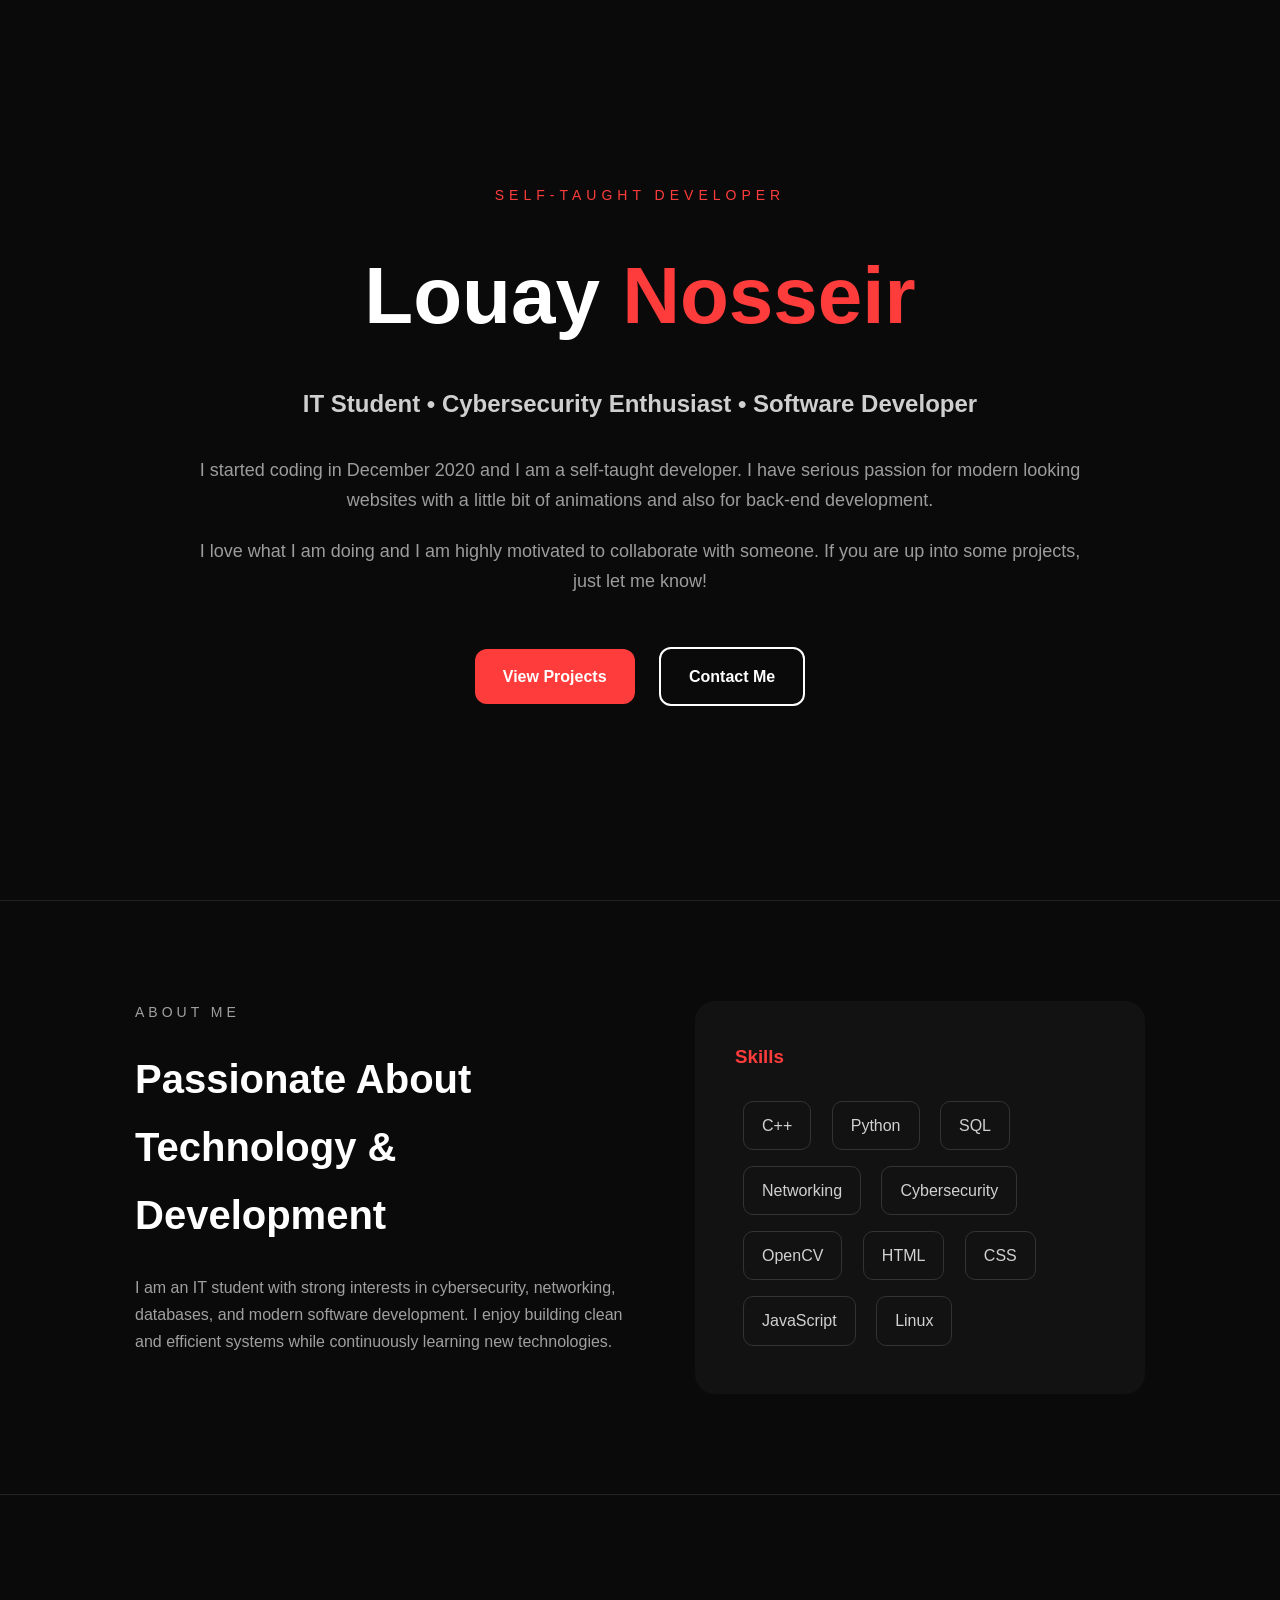
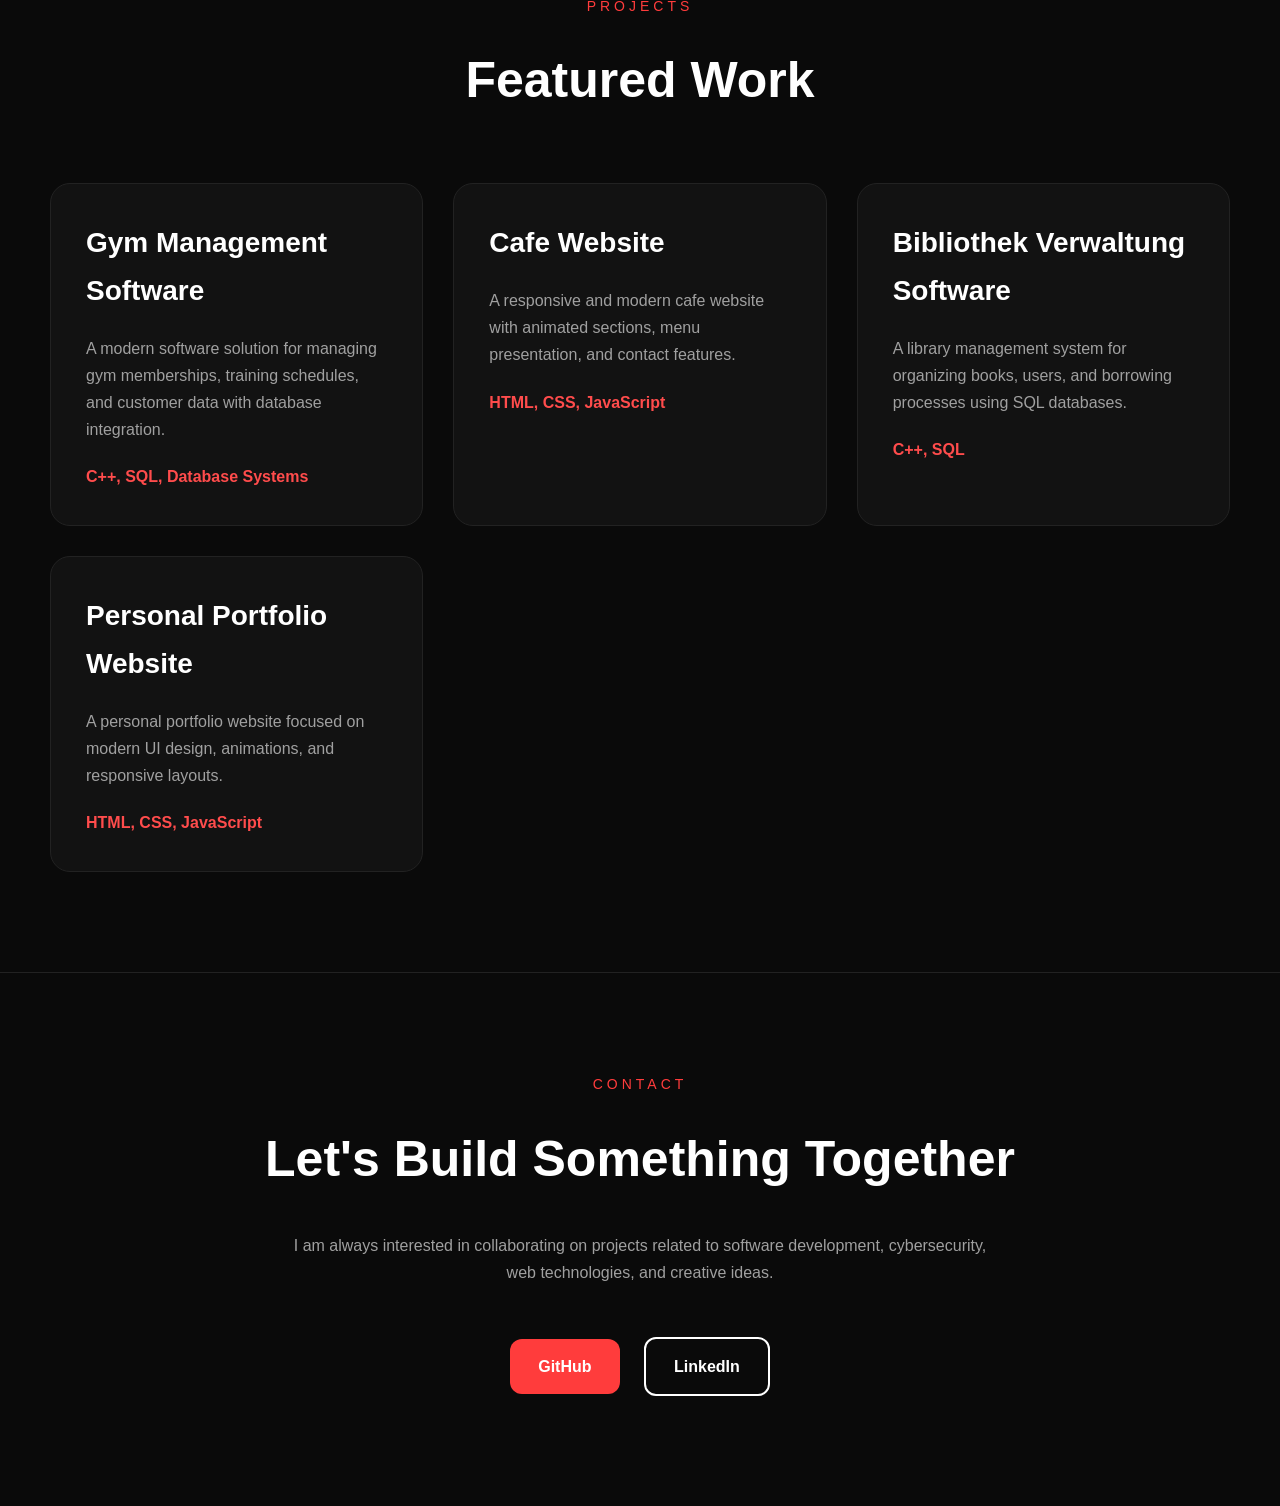
==== index.html @ d01c1d9d "Add files via upload" ====
<!-- index.html -->
<!DOCTYPE html>
<html lang="en">
<head>
    <meta charset="UTF-8">
    <meta name="viewport" content="width=device-width, initial-scale=1.0">
    <title>Louay Nosseir | Portfolio</title>
    <link rel="stylesheet" href="style.css">
</head>
<body>

    <!-- HERO SECTION -->
    <section class="hero">
        <div class="hero-content">
            <p class="small-title">SELF-TAUGHT DEVELOPER</p>

            <h1>
                Louay <span>Nosseir</span>
            </h1>

            <h2>
                IT Student • Cybersecurity Enthusiast • Software Developer
            </h2>

            <p class="description">
                I started coding in December 2020 and I am a self-taught developer.
                I have serious passion for modern looking websites with a little bit
                of animations and also for back-end development.
            </p>

            <p class="description">
                I love what I am doing and I am highly motivated to collaborate with someone.
                If you are up into some projects, just let me know!
            </p>

            <div class="buttons">
                <a href="#projects" class="btn red-btn">View Projects</a>
                <a href="#contact" class="btn white-btn">Contact Me</a>
            </div>
        </div>
    </section>

    <!-- ABOUT -->
    <section class="about">
        <div class="container">
            <div class="about-text">
                <p class="section-title">ABOUT ME</p>

                <h2>
                    Passionate About Technology & Development
                </h2>

                <p>
                    I am an IT student with strong interests in cybersecurity,
                    networking, databases, and modern software development.
                    I enjoy building clean and efficient systems while continuously
                    learning new technologies.
                </p>
            </div>

            <div class="skills-box">
                <h3>Skills</h3>

                <div class="skills">
                    <span>C++</span>
                    <span>Python</span>
                    <span>SQL</span>
                    <span>Networking</span>
                    <span>Cybersecurity</span>
                    <span>OpenCV</span>
                    <span>HTML</span>
                    <span>CSS</span>
                    <span>JavaScript</span>
                    <span>Linux</span>
                </div>
            </div>
        </div>
    </section>

    <!-- PROJECTS -->
    <section class="projects" id="projects">
        <p class="section-title center">PROJECTS</p>

        <h2 class="center">
            Featured Work
        </h2>

        <div class="project-grid">

            <div class="project-card">
                <h3>Gym Management Software</h3>

                <p>
                    A modern software solution for managing gym memberships,
                    training schedules, and customer data with database integration.
                </p>

                <span>C++, SQL, Database Systems</span>
            </div>

            <div class="project-card">
                <h3>Cafe Website</h3>

                <p>
                    A responsive and modern cafe website with animated sections,
                    menu presentation, and contact features.
                </p>

                <span>HTML, CSS, JavaScript</span>
            </div>

            <div class="project-card">
                <h3>Bibliothek Verwaltung Software</h3>

                <p>
                    A library management system for organizing books,
                    users, and borrowing processes using SQL databases.
                </p>

                <span>C++, SQL</span>
            </div>

            <div class="project-card">
                <h3>Personal Portfolio Website</h3>

                <p>
                    A personal portfolio website focused on modern UI design,
                    animations, and responsive layouts.
                </p>

                <span>HTML, CSS, JavaScript</span>
            </div>

        </div>
    </section>

    <!-- CONTACT -->
    <section class="contact" id="contact">

        <p class="section-title center">CONTACT</p>

        <h2 class="center">
            Let's Build Something Together
        </h2>

        <p class="contact-text">
            I am always interested in collaborating on projects related to
            software development, cybersecurity, web technologies, and creative ideas.
        </p>

        <div class="buttons">
            <a href="#" class="btn red-btn">GitHub</a>
            <a href="#" class="btn white-btn">LinkedIn</a>
        </div>

    </section>

    <script src="script.js"></script>

</body>
</html>
---- style.css ----
/* style.css */

* {
    margin: 0;
    padding: 0;
    box-sizing: border-box;
}

body {
    background: #0a0a0a;
    color: white;
    font-family: Arial, Helvetica, sans-serif;
    line-height: 1.7;
}

/* HERO */

.hero {
    min-height: 100vh;
    display: flex;
    justify-content: center;
    align-items: center;
    padding: 50px;
    text-align: center;
}

.hero-content {
    max-width: 900px;
    animation: fadeIn 1.5s ease;
}

.small-title {
    color: #ff3c3c;
    letter-spacing: 5px;
    margin-bottom: 20px;
    font-size: 14px;
}

.hero h1 {
    font-size: 80px;
    margin-bottom: 20px;
}

.hero h1 span {
    color: #ff3c3c;
}

.hero h2 {
    color: #cfcfcf;
    margin-bottom: 30px;
    font-size: 24px;
}

.description {
    color: #9c9c9c;
    margin-bottom: 20px;
    font-size: 18px;
}

/* BUTTONS */

.buttons {
    margin-top: 40px;
}

.btn {
    text-decoration: none;
    padding: 14px 28px;
    border-radius: 12px;
    margin: 10px;
    display: inline-block;
    transition: 0.3s;
    font-weight: bold;
}

.red-btn {
    background: #ff3c3c;
    color: white;
}

.red-btn:hover {
    background: #ff1f1f;
    transform: translateY(-3px);
}

.white-btn {
    border: 2px solid white;
    color: white;
}

.white-btn:hover {
    background: white;
    color: black;
}

/* ABOUT */

.about {
    padding: 100px 50px;
    border-top: 1px solid #222;
}

.container {
    display: flex;
    gap: 60px;
    flex-wrap: wrap;
    justify-content: center;
}

.about-text {
    max-width: 500px;
}

.section-title {
    color: #ff3c3c;
    letter-spacing: 4px;
    margin-bottom: 20px;
    font-size: 14px;
}

.about h2 {
    font-size: 40px;
    margin-bottom: 25px;
}

.about p {
    color: #a0a0a0;
}

.skills-box {
    background: #121212;
    padding: 40px;
    border-radius: 20px;
    max-width: 450px;
}

.skills-box h3 {
    margin-bottom: 20px;
    color: #ff3c3c;
}

.skills span {
    display: inline-block;
    border: 1px solid #333;
    padding: 10px 18px;
    border-radius: 10px;
    margin: 8px;
    color: #d1d1d1;
    transition: 0.3s;
}

.skills span:hover {
    border-color: #ff3c3c;
}

/* PROJECTS */

.projects {
    padding: 100px 50px;
    border-top: 1px solid #222;
}

.center {
    text-align: center;
}

.projects h2 {
    font-size: 50px;
    margin-bottom: 60px;
}

.project-grid {
    display: grid;
    grid-template-columns: repeat(auto-fit, minmax(320px, 1fr));
    gap: 30px;
}

.project-card {
    background: #121212;
    border: 1px solid #222;
    padding: 35px;
    border-radius: 20px;
    transition: 0.3s;
}

.project-card:hover {
    transform: translateY(-8px);
    border-color: #ff3c3c;
}

.project-card h3 {
    margin-bottom: 20px;
    font-size: 28px;
}

.project-card p {
    color: #a0a0a0;
    margin-bottom: 20px;
}

.project-card span {
    color: #ff4c4c;
    font-weight: bold;
}

/* CONTACT */

.contact {
    padding: 100px 50px;
    border-top: 1px solid #222;
    text-align: center;
}

.contact h2 {
    font-size: 50px;
    margin-bottom: 30px;
}

.contact-text {
    max-width: 700px;
    margin: auto;
    color: #a0a0a0;
    margin-bottom: 40px;
}

/* ANIMATION */

@keyframes fadeIn {
    from {
        opacity: 0;
        transform: translateY(30px);
    }

    to {
        opacity: 1;
        transform: translateY(0);
    }
}

/* RESPONSIVE */

@media(max-width: 768px) {

    .hero h1 {
        font-size: 50px;
    }

    .hero h2 {
        font-size: 18px;
    }

    .about h2,
    .projects h2,
    .contact h2 {
        font-size: 35px;
    }

}
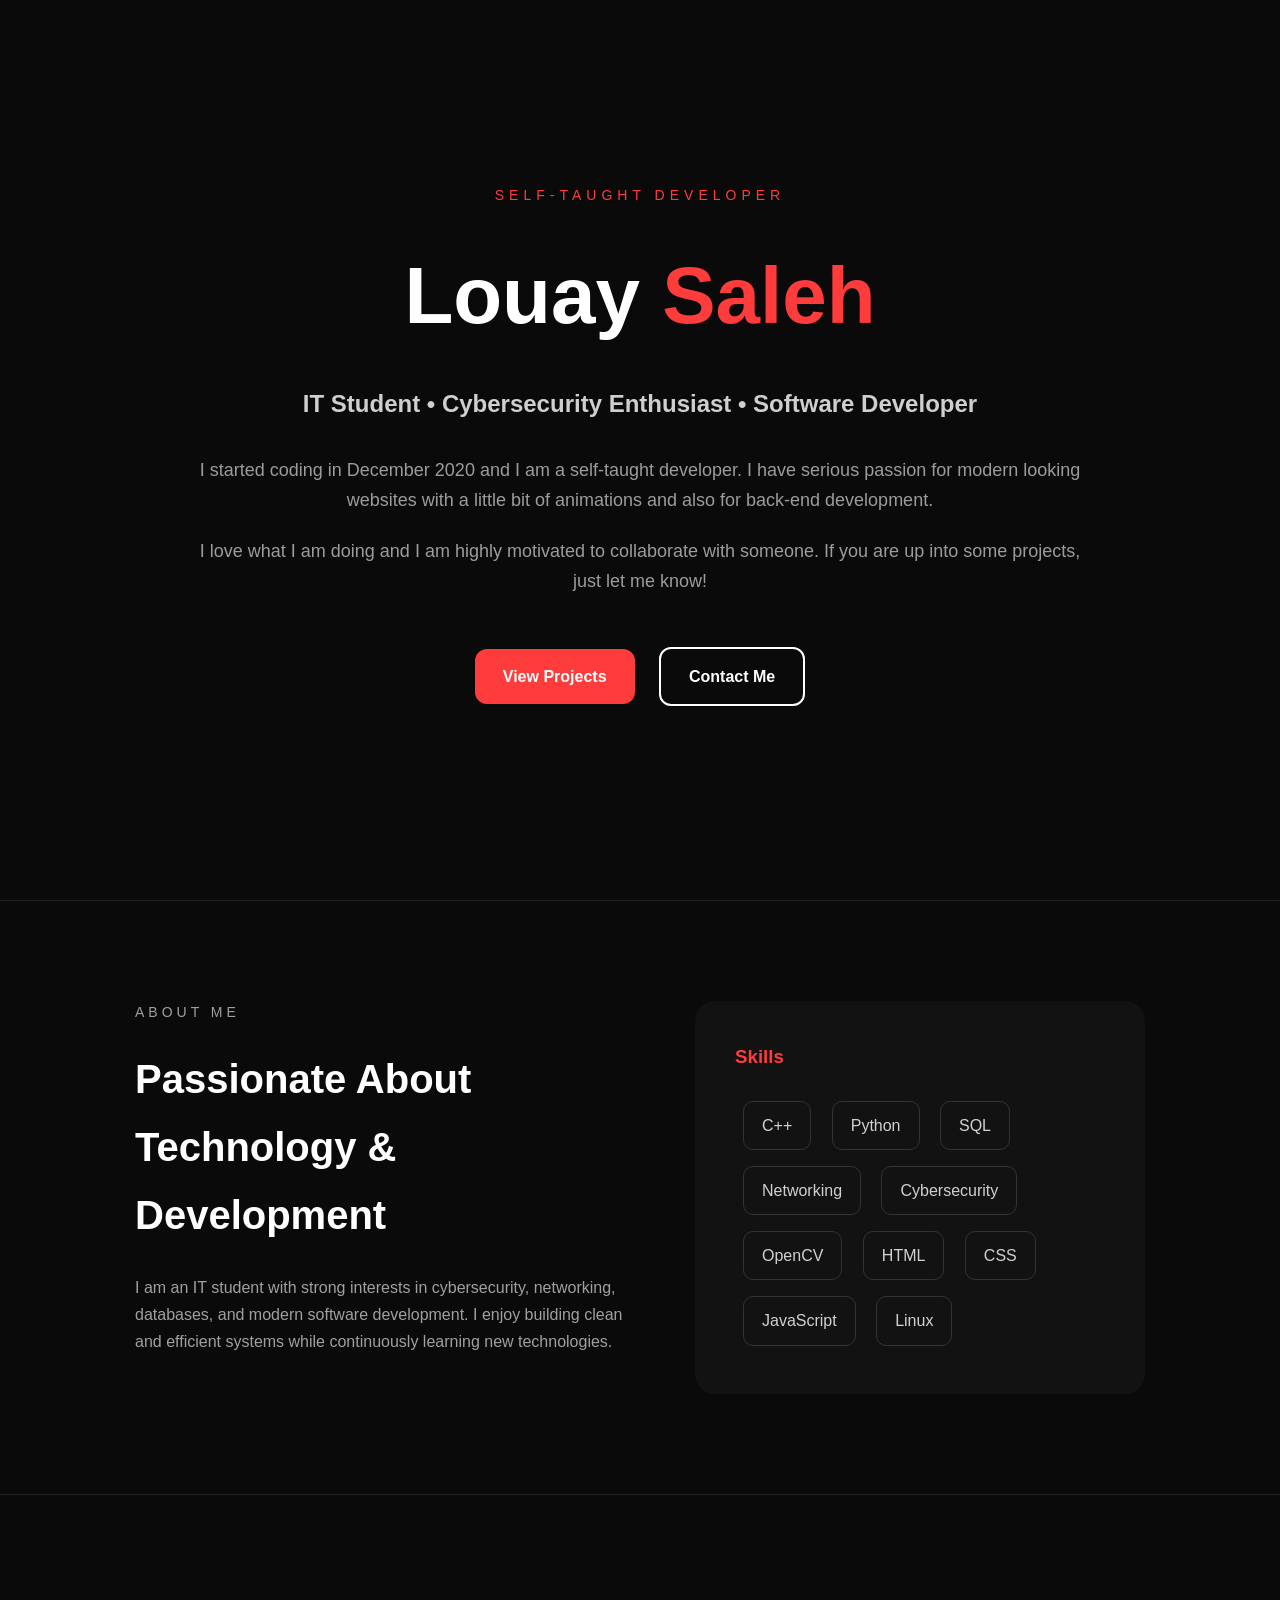
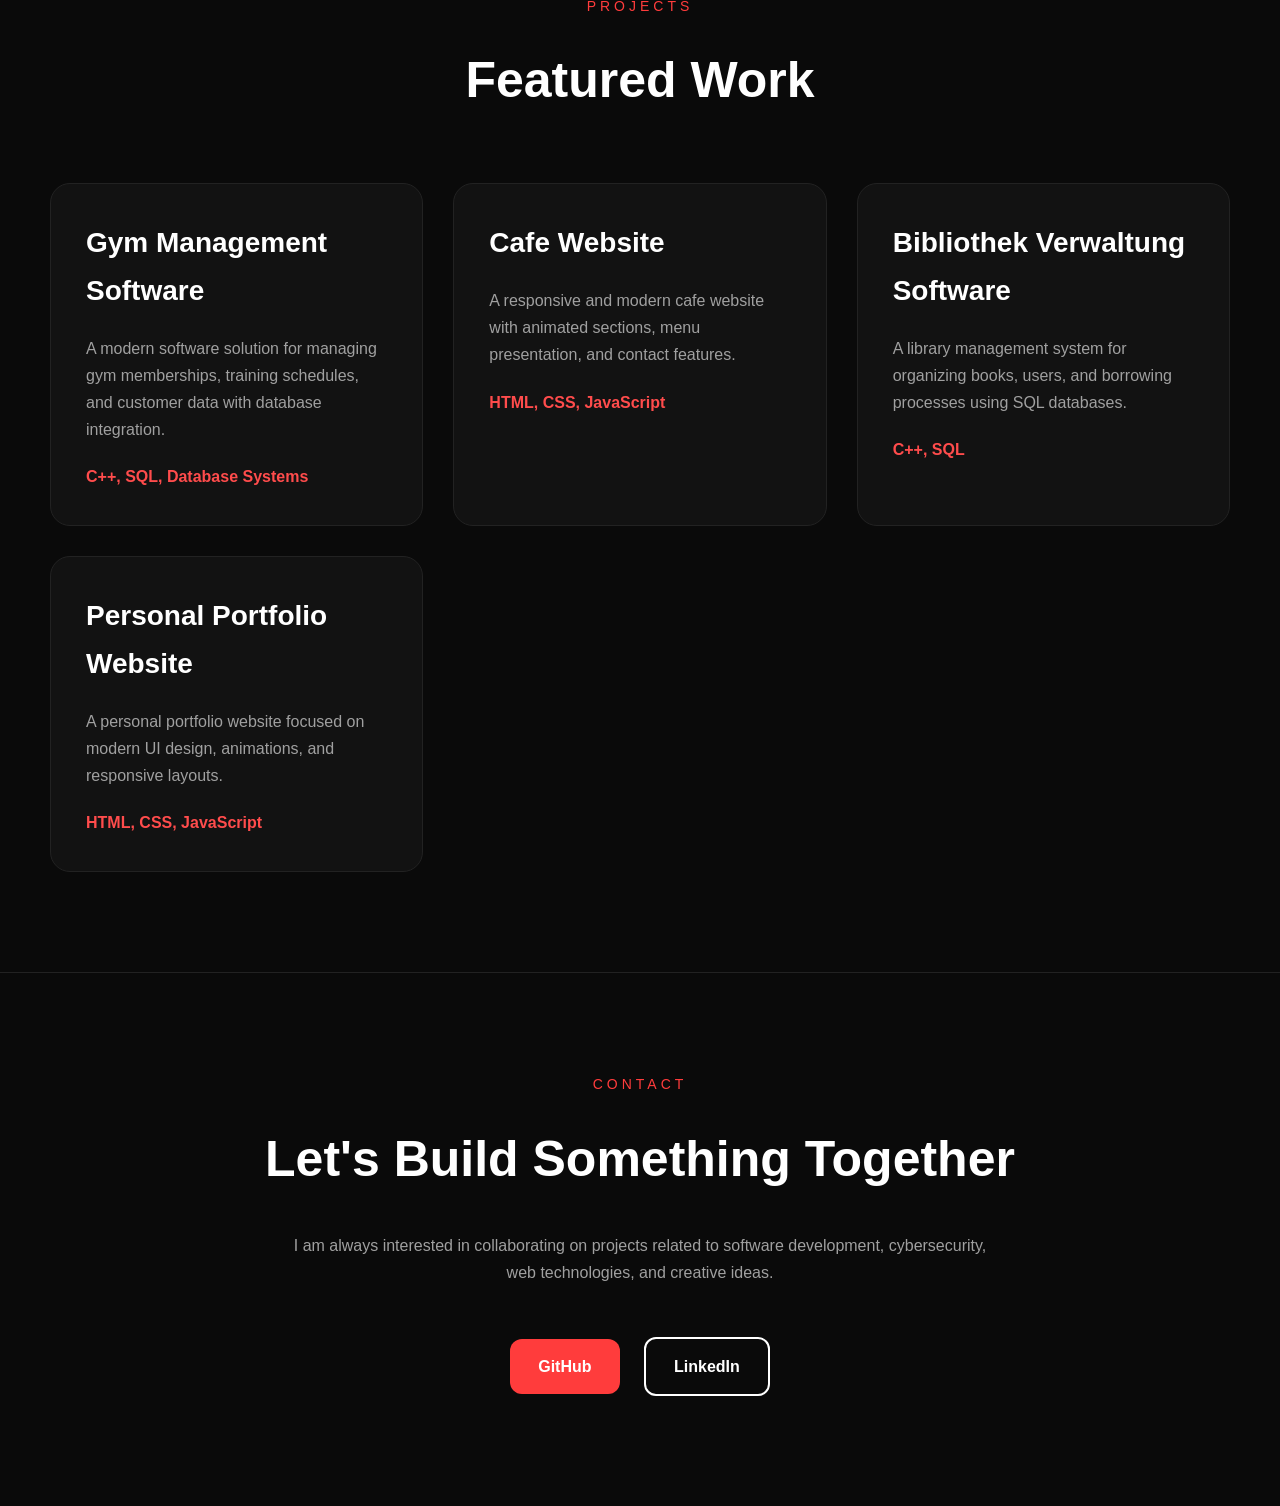
==== commit c337c4d6: "Update index.html" ====
--- a/index.html
+++ b/index.html
@@ -4,7 +4,7 @@
 <head>
     <meta charset="UTF-8">
     <meta name="viewport" content="width=device-width, initial-scale=1.0">
-    <title>Louay Nosseir | Portfolio</title>
+    <title>Louay Saleh | Portfolio</title>
     <link rel="stylesheet" href="style.css">
 </head>
 <body>
@@ -15,7 +15,7 @@
             <p class="small-title">SELF-TAUGHT DEVELOPER</p>
 
             <h1>
-                Louay <span>Nosseir</span>
+                Louay <span>Saleh</span>
             </h1>
 
             <h2>
@@ -158,4 +158,4 @@
     <script src="script.js"></script>
 
 </body>
-</html>+</html>
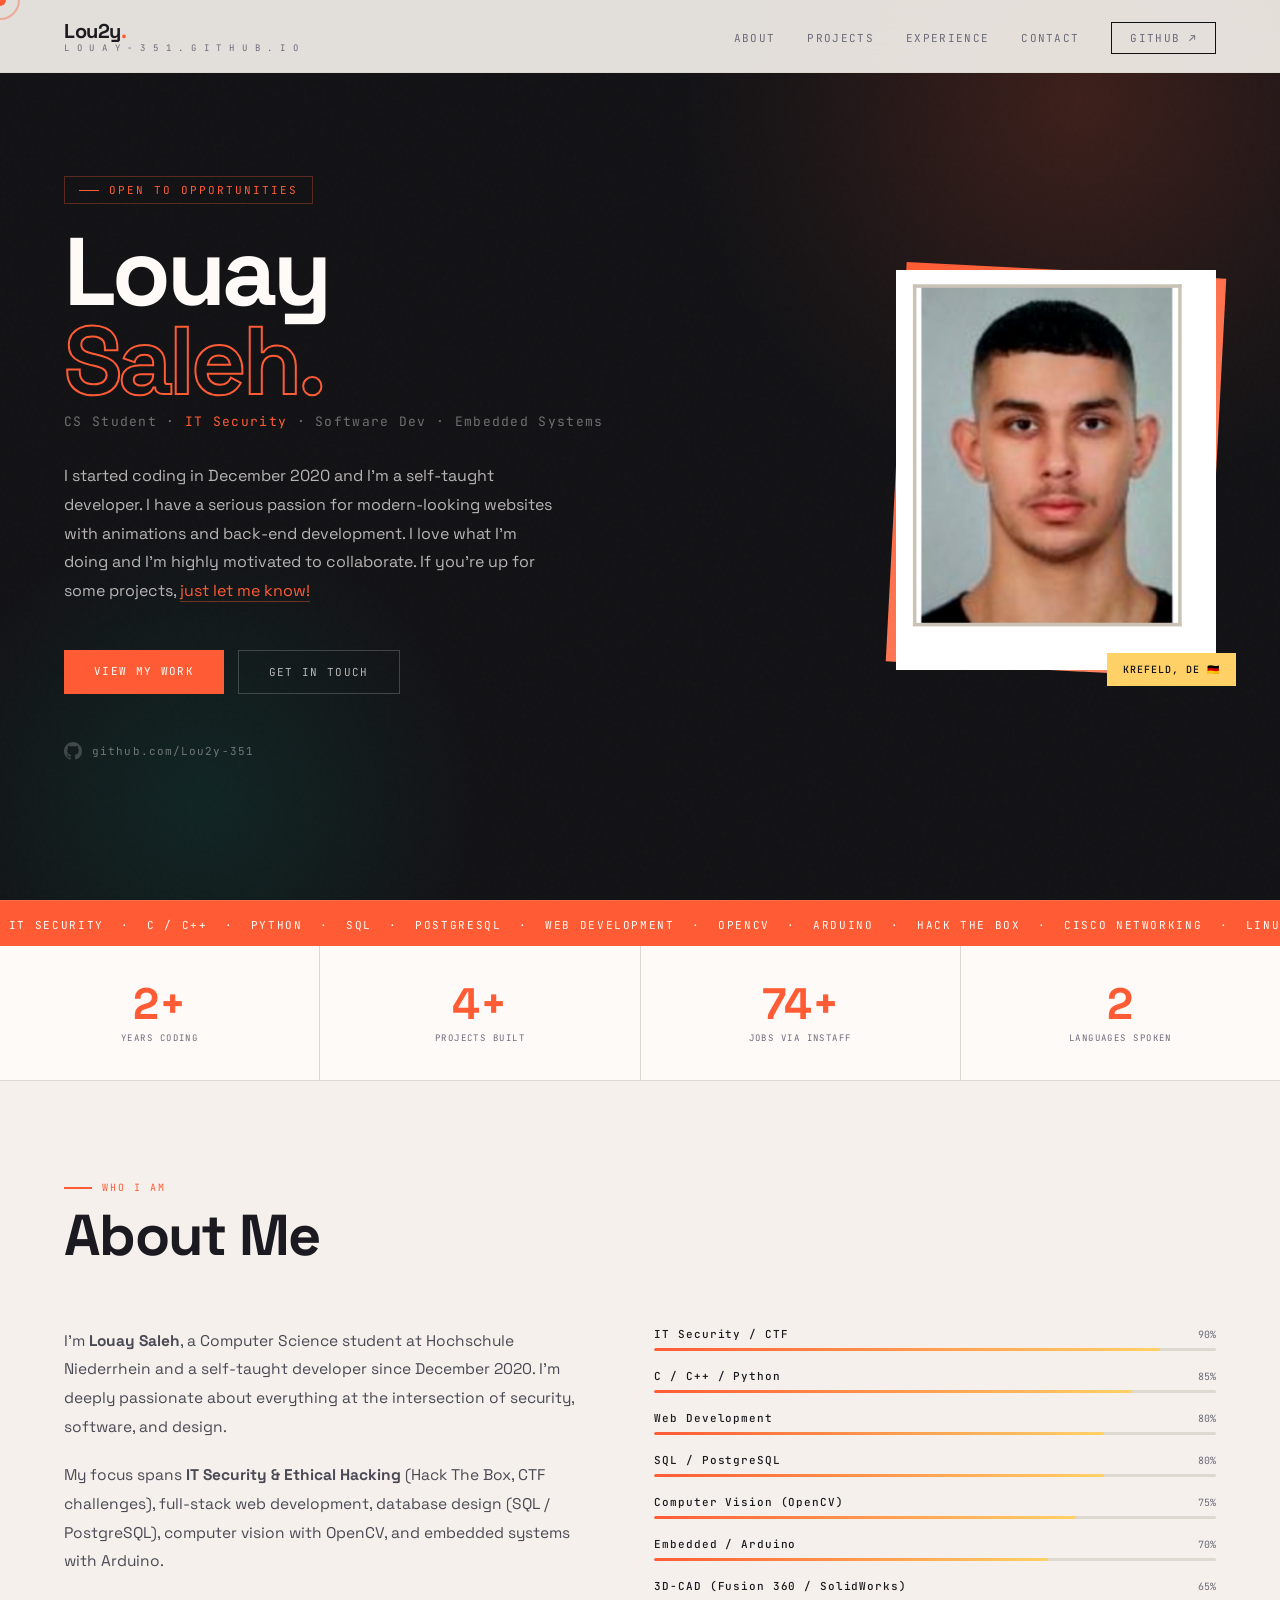
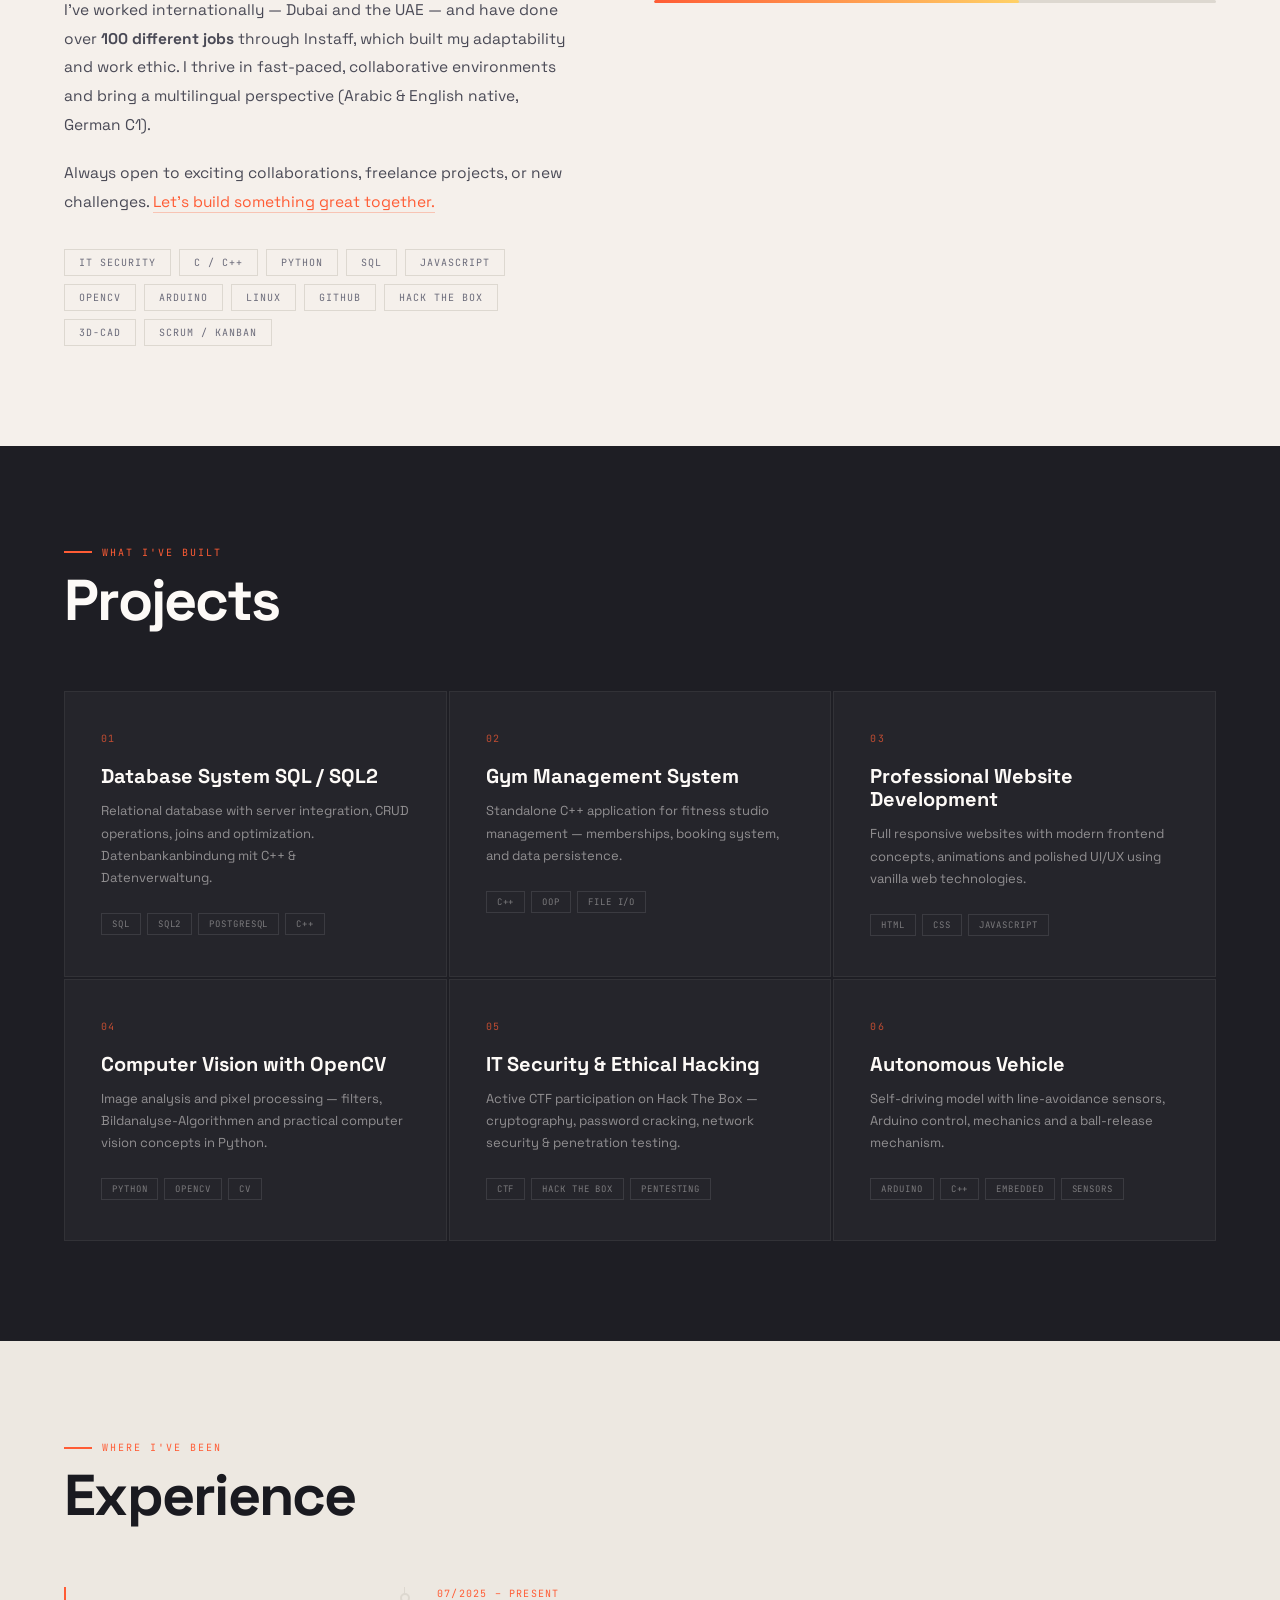
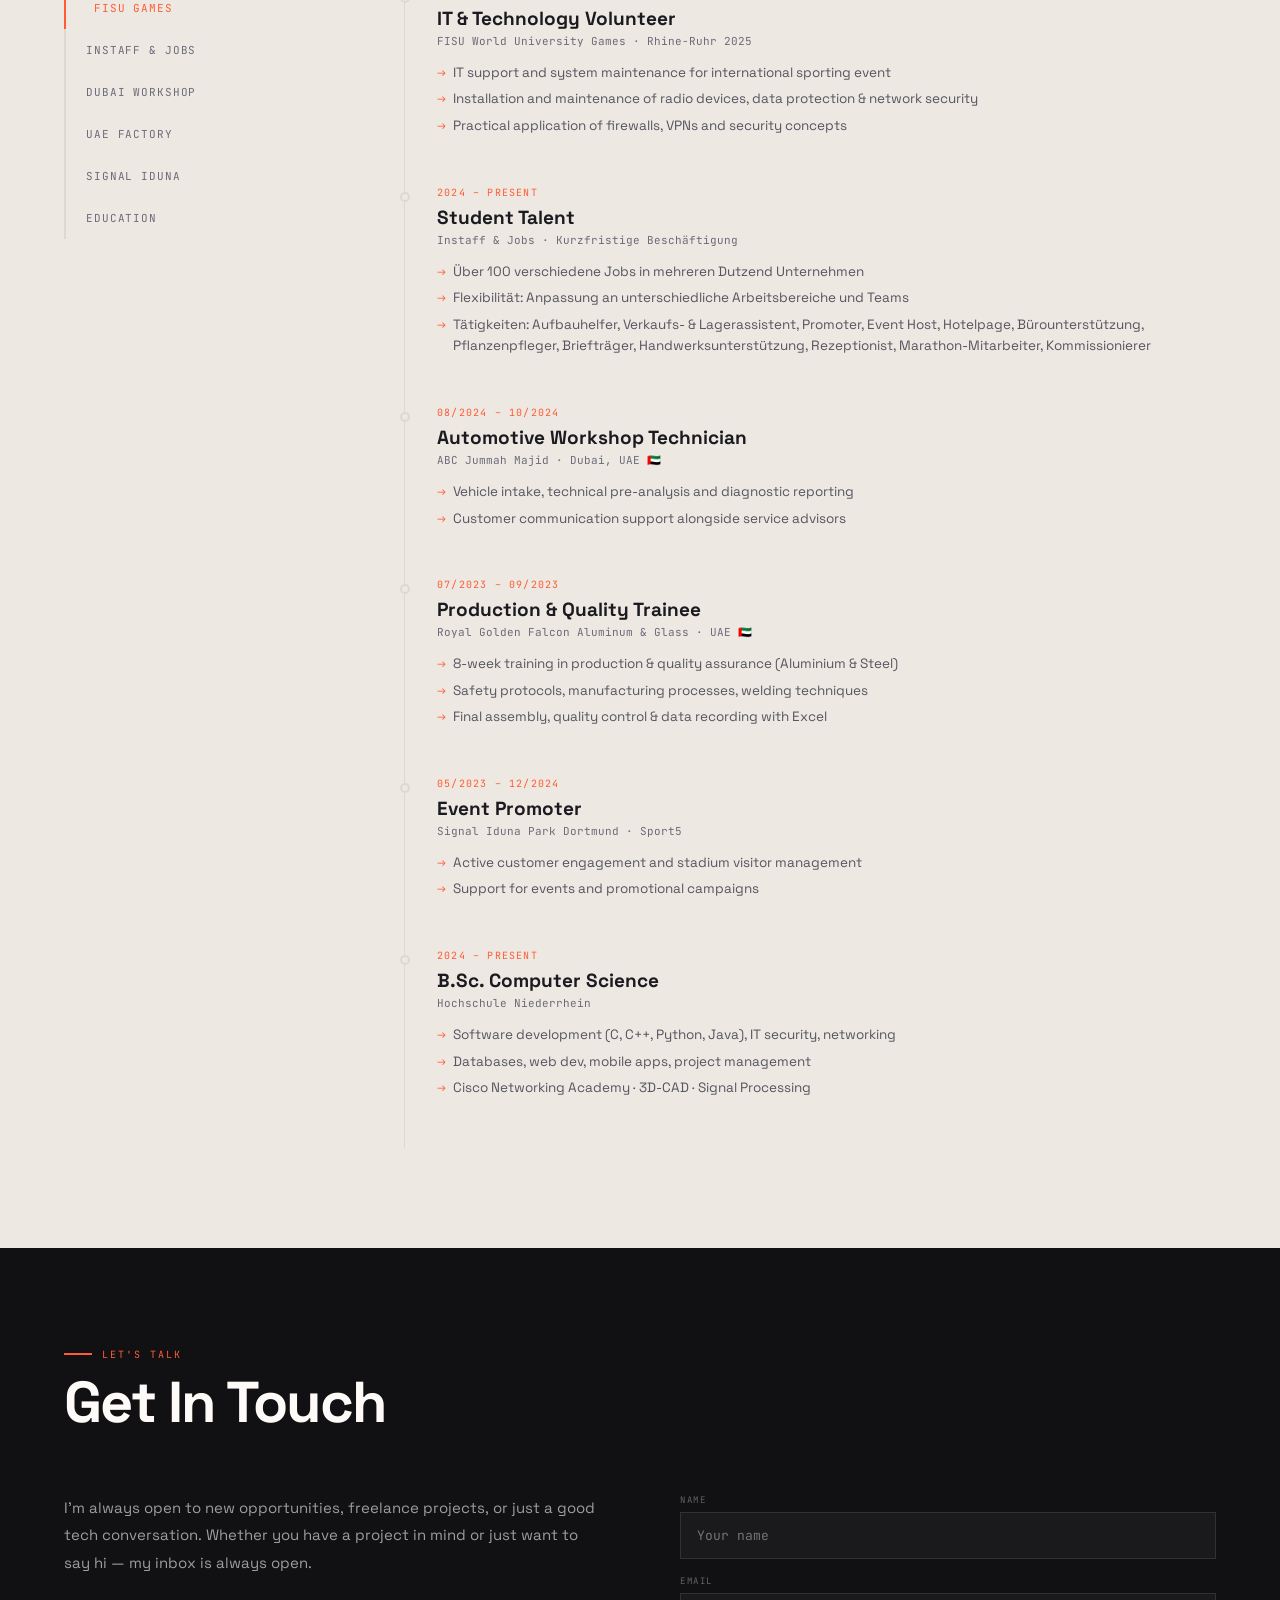
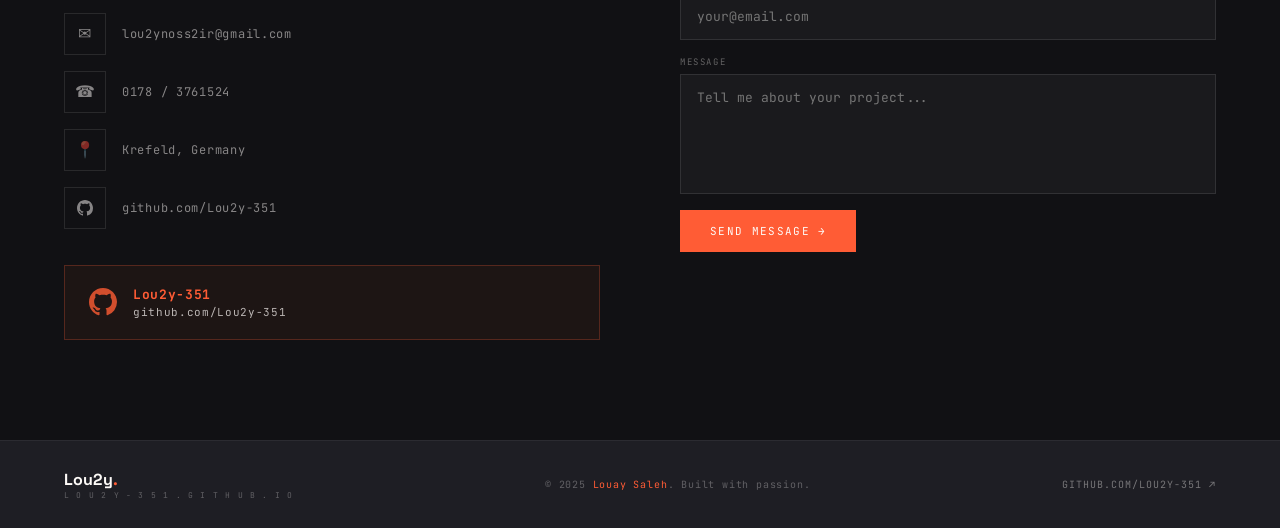
==== commit 406126f3: "Add files via upload" ====
--- a/index.html
+++ b/index.html
@@ -1,161 +1,779 @@
-<!-- index.html -->
 <!DOCTYPE html>
 <html lang="en">
 <head>
-    <meta charset="UTF-8">
-    <meta name="viewport" content="width=device-width, initial-scale=1.0">
-    <title>Louay Saleh | Portfolio</title>
-    <link rel="stylesheet" href="style.css">
+<meta charset="UTF-8">
+<meta name="viewport" content="width=device-width, initial-scale=1.0">
+<title>Louay Saleh | Portfolio</title>
+<link href="https://fonts.googleapis.com/css2?family=Clash+Display:wght@400;500;600;700&family=Space+Grotesk:wght@300;400;500;600;700&family=JetBrains+Mono:wght@300;400;500&display=swap" rel="stylesheet">
+<style>
+*,*::before,*::after{box-sizing:border-box;margin:0;padding:0}
+:root{
+  --bg:#f5f0eb;
+  --bg2:#ede8e1;
+  --dark:#111114;
+  --dark2:#1e1e24;
+  --orange:#ff5c35;
+  --orange2:#ff7a57;
+  --yellow:#ffd166;
+  --teal:#00c9a7;
+  --text:#1a1a20;
+  --muted:#6b6b7a;
+  --border:#ddd8d0;
+  --white:#fdfaf7;
+  --sans:'Space Grotesk',sans-serif;
+  --display:'Space Grotesk',sans-serif;
+  --mono:'JetBrains Mono',monospace;
+}
+html{scroll-behavior:smooth}
+body{font-family:var(--sans);background:var(--bg);color:var(--text);overflow-x:hidden;cursor:none}
+
+/* Cursor */
+#cur{position:fixed;width:12px;height:12px;background:var(--orange);border-radius:50%;pointer-events:none;z-index:9999;transform:translate(-50%,-50%);transition:width .2s,height .2s,background .2s}
+#cur-ring{position:fixed;width:40px;height:40px;border:2px solid var(--orange);border-radius:50%;pointer-events:none;z-index:9998;transform:translate(-50%,-50%);transition:transform .08s linear,opacity .3s;opacity:.4}
+body:has(a:hover) #cur,body:has(button:hover) #cur{width:20px;height:20px;background:var(--yellow)}
+
+/* Scrollbar */
+::-webkit-scrollbar{width:4px}
+::-webkit-scrollbar-track{background:var(--bg)}
+::-webkit-scrollbar-thumb{background:var(--orange);border-radius:2px}
+
+/* NAV */
+nav{
+  position:fixed;top:0;left:0;right:0;z-index:100;
+  display:flex;align-items:center;justify-content:space-between;
+  padding:18px 64px;
+  background:rgba(245,240,235,.92);
+  backdrop-filter:blur(16px);
+  border-bottom:1px solid var(--border);
+}
+.nav-logo{
+  font-family:var(--display);font-size:20px;font-weight:700;
+  color:var(--text);text-decoration:none;letter-spacing:-.02em;
+}
+.nav-logo span{color:var(--orange)}
+.nav-logo sub{
+  font-family:var(--mono);font-size:9px;font-weight:400;
+  color:var(--muted);letter-spacing:.15em;text-transform:uppercase;
+  display:block;margin-top:-2px;
+}
+.nav-links{display:flex;gap:32px;list-style:none;align-items:center}
+.nav-links a{
+  font-family:var(--mono);font-size:11px;color:var(--muted);
+  text-decoration:none;letter-spacing:.12em;text-transform:uppercase;
+  transition:color .2s;position:relative;
+}
+.nav-links a::after{
+  content:'';position:absolute;bottom:-3px;left:0;
+  width:0;height:2px;background:var(--orange);
+  transition:width .25s ease;
+}
+.nav-links a:hover{color:var(--text)}
+.nav-links a:hover::after{width:100%}
+.nav-gh{
+  font-family:var(--mono);font-size:11px;
+  padding:8px 18px;
+  border:1.5px solid var(--dark);
+  color:var(--dark);text-decoration:none;
+  letter-spacing:.1em;text-transform:uppercase;
+  transition:background .2s,color .2s;
+}
+.nav-gh:hover{background:var(--dark);color:var(--white)}
+
+/* HERO */
+#hero{
+  min-height:100vh;
+  display:flex;align-items:center;
+  padding:120px 64px 80px;
+  position:relative;overflow:hidden;
+  background:var(--dark);
+}
+.hero-noise{
+  position:absolute;inset:0;
+  background-image:url("data:image/svg+xml,%3Csvg viewBox='0 0 256 256' xmlns='http://www.w3.org/2000/svg'%3E%3Cfilter id='noise'%3E%3CfeTurbulence type='fractalNoise' baseFrequency='0.9' numOctaves='4' stitchTiles='stitch'/%3E%3C/filter%3E%3Crect width='100%25' height='100%25' filter='url(%23noise)' opacity='0.04'/%3E%3C/svg%3E");
+  opacity:.6;pointer-events:none;
+}
+.hero-blob{
+  position:absolute;top:-300px;right:-200px;
+  width:800px;height:800px;
+  background:radial-gradient(circle,rgba(255,92,53,.18) 0%,rgba(255,92,53,.04) 50%,transparent 70%);
+  pointer-events:none;
+  animation:blobFloat 8s ease-in-out infinite alternate;
+}
+.hero-blob2{
+  position:absolute;bottom:-200px;left:-100px;
+  width:600px;height:600px;
+  background:radial-gradient(circle,rgba(0,201,167,.1) 0%,transparent 65%);
+  pointer-events:none;
+  animation:blobFloat 10s ease-in-out infinite alternate-reverse;
+}
+@keyframes blobFloat{0%{transform:translate(0,0) scale(1)}100%{transform:translate(30px,-40px) scale(1.05)}}
+
+.hero-inner{
+  position:relative;z-index:2;
+  display:flex;align-items:center;gap:80px;
+  width:100%;max-width:1200px;margin:0 auto;
+}
+.hero-left{flex:1}
+.hero-eyebrow{
+  display:inline-flex;align-items:center;gap:10px;
+  font-family:var(--mono);font-size:11px;
+  letter-spacing:.18em;text-transform:uppercase;
+  color:var(--orange);margin-bottom:24px;
+  padding:6px 14px;border:1px solid rgba(255,92,53,.3);
+}
+.hero-eyebrow::before{content:'';width:20px;height:1px;background:var(--orange)}
+h1.hero-name{
+  font-family:var(--display);
+  font-size:clamp(56px,7.5vw,100px);
+  font-weight:700;line-height:.92;
+  letter-spacing:-.04em;color:var(--white);
+  margin-bottom:8px;
+}
+h1.hero-name .accent{
+  color:transparent;
+  -webkit-text-stroke:2px var(--orange);
+}
+.hero-title{
+  font-family:var(--mono);font-size:13px;
+  color:rgba(253,250,247,.4);letter-spacing:.1em;
+  margin-bottom:32px;
+}
+.hero-title span{color:var(--orange)}
+.hero-desc{
+  font-size:16px;line-height:1.8;
+  color:rgba(253,250,247,.7);
+  max-width:500px;margin-bottom:44px;
+}
+.hero-desc a{color:var(--orange);text-decoration:none;border-bottom:1px solid rgba(255,92,53,.4)}
+.hero-desc a:hover{border-color:var(--orange)}
+.hero-btns{display:flex;gap:14px;flex-wrap:wrap;margin-bottom:48px}
+.btn-fill{
+  font-family:var(--mono);font-size:11px;letter-spacing:.12em;
+  text-transform:uppercase;padding:14px 30px;
+  background:var(--orange);color:var(--white);
+  border:none;text-decoration:none;display:inline-block;
+  transition:background .2s,transform .15s;cursor:none;
+}
+.btn-fill:hover{background:var(--orange2);transform:translateY(-2px)}
+.btn-ghost{
+  font-family:var(--mono);font-size:11px;letter-spacing:.12em;
+  text-transform:uppercase;padding:14px 30px;
+  background:transparent;color:rgba(253,250,247,.7);
+  border:1px solid rgba(253,250,247,.2);text-decoration:none;
+  display:inline-block;transition:border-color .2s,color .2s,transform .15s;cursor:none;
+}
+.btn-ghost:hover{border-color:var(--orange);color:var(--white);transform:translateY(-2px)}
+
+.hero-github{
+  display:inline-flex;align-items:center;gap:10px;
+  font-family:var(--mono);font-size:11px;
+  color:rgba(253,250,247,.4);letter-spacing:.1em;
+  text-decoration:none;transition:color .2s;
+}
+.hero-github:hover{color:var(--orange)}
+.hero-github svg{opacity:.5;transition:opacity .2s}
+.hero-github:hover svg{opacity:1}
+
+/* Hero photo */
+.hero-photo{
+  position:relative;flex-shrink:0;
+}
+.hero-photo-frame{
+  width:320px;height:400px;
+  position:relative;
+}
+.hero-photo-bg{
+  position:absolute;inset:0;
+  background:linear-gradient(135deg,var(--orange) 0%,#ff8c6b 100%);
+  transform:rotate(3deg);
+  transition:transform .3s ease;
+}
+.hero-photo:hover .hero-photo-bg{transform:rotate(5deg) scale(1.02)}
+.hero-photo-img{
+  position:absolute;inset:0;z-index:1;overflow:hidden;
+}
+.hero-photo-img img{
+  width:100%;height:100%;
+  object-fit:cover;object-position:center 10%;
+  filter:saturate(0.9) contrast(1.05);
+  transition:filter .3s;
+}
+.hero-photo:hover .hero-photo-img img{filter:saturate(1.1) contrast(1.05)}
+.hero-photo-tag{
+  position:absolute;bottom:-16px;right:-20px;z-index:2;
+  background:var(--yellow);color:var(--dark);
+  font-family:var(--mono);font-size:10px;
+  letter-spacing:.1em;text-transform:uppercase;
+  padding:10px 16px;font-weight:500;
+}
+
+/* TICKER */
+.ticker{
+  background:var(--orange);
+  overflow:hidden;white-space:nowrap;
+  padding:12px 0;
+  border-top:1px solid rgba(255,255,255,.1);
+}
+.ticker-inner{
+  display:inline-block;
+  animation:ticker 25s linear infinite;
+  font-family:var(--mono);font-size:11px;
+  letter-spacing:.15em;text-transform:uppercase;
+  color:var(--white);
+}
+@keyframes ticker{from{transform:translateX(0)}to{transform:translateX(-50%)}}
+
+/* STATS */
+.stats{
+  background:var(--white);
+  display:flex;border-bottom:1px solid var(--border);
+}
+.stat{
+  flex:1;padding:36px 32px;
+  border-right:1px solid var(--border);
+  text-align:center;
+}
+.stat:last-child{border-right:none}
+.stat-n{
+  font-family:var(--display);font-size:44px;font-weight:700;
+  color:var(--orange);line-height:1;margin-bottom:6px;
+}
+.stat-l{
+  font-family:var(--mono);font-size:9px;
+  color:var(--muted);letter-spacing:.16em;text-transform:uppercase;
+}
+
+/* SECTIONS common */
+section{padding:100px 64px}
+.s-inner{max-width:1200px;margin:0 auto}
+.s-tag{
+  font-family:var(--mono);font-size:10px;
+  letter-spacing:.2em;text-transform:uppercase;
+  color:var(--orange);
+  display:flex;align-items:center;gap:10px;
+  margin-bottom:14px;
+}
+.s-tag::before{content:'';width:28px;height:2px;background:var(--orange)}
+.s-title{
+  font-family:var(--display);
+  font-size:clamp(36px,4.5vw,60px);
+  font-weight:700;line-height:.95;
+  letter-spacing:-.03em;margin-bottom:64px;
+}
+
+/* ABOUT */
+#about{background:var(--bg)}
+.about-grid{display:grid;grid-template-columns:1fr 1.1fr;gap:80px;align-items:start}
+.about-text p{font-size:15.5px;line-height:1.85;color:#4a4a56;margin-bottom:20px}
+.about-text a{color:var(--orange);text-decoration:none;border-bottom:1px solid rgba(255,92,53,.3)}
+.about-text a:hover{border-color:var(--orange)}
+.about-tags{display:flex;flex-wrap:wrap;gap:8px;margin-top:32px}
+.about-tag{
+  font-family:var(--mono);font-size:10px;
+  letter-spacing:.1em;text-transform:uppercase;
+  padding:6px 14px;
+  border:1.5px solid var(--border);
+  color:var(--muted);
+  transition:border-color .2s,color .2s,background .2s;
+}
+.about-tag:hover{border-color:var(--orange);color:var(--orange);background:rgba(255,92,53,.04)}
+
+/* Skills */
+.skills-col{display:flex;flex-direction:column;gap:18px}
+.sk-row{display:flex;flex-direction:column;gap:7px}
+.sk-head{display:flex;justify-content:space-between;align-items:baseline}
+.sk-name{font-family:var(--mono);font-size:11px;letter-spacing:.08em;color:var(--text);font-weight:500}
+.sk-pct{font-family:var(--mono);font-size:10px;color:var(--muted)}
+.sk-track{height:3px;background:var(--border);border-radius:2px;overflow:hidden}
+.sk-fill{height:100%;background:linear-gradient(90deg,var(--orange),var(--yellow));border-radius:2px;width:0;transition:width 1.4s cubic-bezier(.4,0,.2,1)}
+
+/* PROJECTS */
+#projects{background:var(--dark2)}
+#projects .s-title{color:var(--white)}
+#projects .s-tag{color:var(--orange)}
+.proj-grid{display:grid;grid-template-columns:repeat(3,1fr);gap:2px}
+.proj-card{
+  background:rgba(255,255,255,.03);
+  border:1px solid rgba(255,255,255,.06);
+  padding:40px 36px;position:relative;overflow:hidden;
+  transition:transform .25s,border-color .25s,background .25s;
+}
+.proj-card::after{
+  content:'';position:absolute;
+  bottom:0;left:0;right:0;height:3px;
+  background:linear-gradient(90deg,var(--orange),var(--yellow));
+  transform:scaleX(0);transform-origin:left;
+  transition:transform .35s ease;
+}
+.proj-card:hover{transform:translateY(-6px);border-color:rgba(255,92,53,.25);background:rgba(255,92,53,.04)}
+.proj-card:hover::after{transform:scaleX(1)}
+.proj-num{
+  font-family:var(--mono);font-size:10px;
+  color:var(--orange);letter-spacing:.14em;
+  margin-bottom:20px;opacity:.7;
+}
+.proj-name{
+  font-family:var(--display);font-size:20px;font-weight:700;
+  color:var(--white);line-height:1.15;margin-bottom:12px;
+}
+.proj-desc{font-size:13px;color:rgba(253,250,247,.5);line-height:1.7;margin-bottom:24px}
+.proj-tags{display:flex;flex-wrap:wrap;gap:6px}
+.ptag{
+  font-family:var(--mono);font-size:9px;
+  letter-spacing:.1em;text-transform:uppercase;
+  padding:4px 10px;
+  border:1px solid rgba(255,255,255,.1);
+  color:rgba(253,250,247,.4);
+}
+
+/* EXPERIENCE */
+#experience{background:var(--bg2)}
+.xp-grid{display:grid;grid-template-columns:280px 1fr;gap:60px;align-items:start}
+.xp-nav{position:sticky;top:100px}
+.xp-nav-item{
+  display:block;padding:14px 20px;
+  font-family:var(--mono);font-size:11px;
+  letter-spacing:.08em;text-transform:uppercase;
+  color:var(--muted);text-decoration:none;
+  border-left:2px solid var(--border);
+  transition:color .2s,border-color .2s,padding-left .2s;
+}
+.xp-nav-item:hover,.xp-nav-item.active{
+  color:var(--orange);border-color:var(--orange);padding-left:28px;
+}
+.timeline{display:flex;flex-direction:column;gap:0}
+.tl-item{
+  padding:0 0 44px 32px;
+  border-left:1px solid var(--border);
+  position:relative;
+}
+.tl-item::before{
+  content:'';position:absolute;left:-5px;top:6px;
+  width:10px;height:10px;border-radius:50%;
+  background:var(--bg2);border:2px solid var(--border);
+  transition:border-color .3s,background .3s;
+}
+.tl-item:hover::before{border-color:var(--orange);background:var(--orange)}
+.tl-date{
+  font-family:var(--mono);font-size:10px;
+  color:var(--orange);letter-spacing:.12em;text-transform:uppercase;
+  margin-bottom:6px;
+}
+.tl-role{font-family:var(--display);font-size:19px;font-weight:700;margin-bottom:3px}
+.tl-co{font-family:var(--mono);font-size:11px;color:var(--muted);margin-bottom:14px}
+.tl-li{list-style:none}
+.tl-li li{
+  font-size:13.5px;color:#555562;
+  padding-left:16px;position:relative;
+  margin-bottom:5px;line-height:1.6;
+}
+.tl-li li::before{
+  content:'→';position:absolute;left:0;
+  color:var(--orange);font-size:11px;top:2px;
+}
+
+/* CONTACT */
+#contact{background:var(--dark)}
+#contact .s-title{color:var(--white)}
+#contact .s-tag{color:var(--orange)}
+.contact-wrap{display:grid;grid-template-columns:1fr 1fr;gap:80px;align-items:start}
+.contact-left p{font-size:15px;line-height:1.85;color:rgba(253,250,247,.6);margin-bottom:36px}
+.contact-items{display:flex;flex-direction:column;gap:16px}
+.ci{
+  display:flex;align-items:center;gap:16px;
+  text-decoration:none;
+  font-family:var(--mono);font-size:12px;
+  color:rgba(253,250,247,.5);letter-spacing:.06em;
+  transition:color .2s;
+}
+.ci-icon{
+  width:42px;height:42px;flex-shrink:0;
+  border:1px solid rgba(255,255,255,.1);
+  display:flex;align-items:center;justify-content:center;
+  font-size:16px;
+  transition:border-color .2s,background .2s;
+}
+.ci:hover{color:var(--white)}
+.ci:hover .ci-icon{border-color:var(--orange);background:rgba(255,92,53,.1)}
+.gh-feature{
+  margin-top:36px;
+  padding:20px 24px;
+  border:1px solid rgba(255,92,53,.25);
+  background:rgba(255,92,53,.05);
+  display:flex;align-items:center;gap:16px;
+}
+.gh-feature-text{font-family:var(--mono);font-size:11px;color:rgba(253,250,247,.7);letter-spacing:.06em}
+.gh-feature-text strong{color:var(--orange);display:block;font-size:13px;margin-bottom:2px}
+.contact-form{display:flex;flex-direction:column;gap:16px}
+.fg{display:flex;flex-direction:column;gap:6px}
+.fg label{font-family:var(--mono);font-size:9px;letter-spacing:.18em;text-transform:uppercase;color:rgba(253,250,247,.35)}
+.fg input,.fg textarea{
+  background:rgba(255,255,255,.04);
+  border:1px solid rgba(255,255,255,.1);
+  color:var(--white);padding:14px 16px;
+  font-family:var(--mono);font-size:13px;
+  outline:none;resize:none;
+  transition:border-color .2s,background .2s;
+}
+.fg input:focus,.fg textarea:focus{border-color:var(--orange);background:rgba(255,92,53,.04)}
+.fg textarea{min-height:120px}
+
+/* FOOTER */
+footer{
+  background:var(--dark2);
+  border-top:1px solid rgba(255,255,255,.06);
+  padding:28px 64px;
+  display:flex;justify-content:space-between;align-items:center;
+}
+.ft-logo{
+  font-family:var(--display);font-size:16px;font-weight:700;
+  color:var(--white);text-decoration:none;
+}
+.ft-logo span{color:var(--orange)}
+.ft-logo sub{
+  font-family:var(--mono);font-size:8px;font-weight:400;
+  color:rgba(253,250,247,.3);letter-spacing:.15em;
+  display:block;
+}
+.ft-copy{font-family:var(--mono);font-size:10px;color:rgba(253,250,247,.3);letter-spacing:.08em}
+.ft-copy span{color:var(--orange)}
+.ft-gh{
+  font-family:var(--mono);font-size:10px;
+  color:rgba(253,250,247,.4);text-decoration:none;
+  letter-spacing:.1em;text-transform:uppercase;
+  transition:color .2s;
+}
+.ft-gh:hover{color:var(--orange)}
+
+/* Animations */
+.reveal{opacity:0;transform:translateY(28px);transition:opacity .7s ease,transform .7s ease}
+.reveal.visible{opacity:1;transform:translateY(0)}
+.rd1{transition-delay:.1s}.rd2{transition-delay:.2s}.rd3{transition-delay:.3s}
+
+@media(max-width:900px){
+  nav{padding:14px 24px}
+  .nav-links{display:none}
+  #hero{padding:100px 24px 64px}
+  .hero-inner{flex-direction:column-reverse;gap:40px}
+  .hero-photo-frame{width:240px;height:300px}
+  section{padding:70px 24px}
+  .about-grid,.xp-grid,.contact-wrap{grid-template-columns:1fr;gap:48px}
+  .xp-nav{display:none}
+  .proj-grid{grid-template-columns:1fr}
+  footer{padding:20px 24px;flex-direction:column;gap:12px;text-align:center}
+}
+</style>
 </head>
 <body>
-
-    <!-- HERO SECTION -->
-    <section class="hero">
-        <div class="hero-content">
-            <p class="small-title">SELF-TAUGHT DEVELOPER</p>
-
-            <h1>
-                Louay <span>Saleh</span>
-            </h1>
-
-            <h2>
-                IT Student • Cybersecurity Enthusiast • Software Developer
-            </h2>
-
-            <p class="description">
-                I started coding in December 2020 and I am a self-taught developer.
-                I have serious passion for modern looking websites with a little bit
-                of animations and also for back-end development.
-            </p>
-
-            <p class="description">
-                I love what I am doing and I am highly motivated to collaborate with someone.
-                If you are up into some projects, just let me know!
-            </p>
-
-            <div class="buttons">
-                <a href="#projects" class="btn red-btn">View Projects</a>
-                <a href="#contact" class="btn white-btn">Contact Me</a>
+<div id="cur"></div>
+<div id="cur-ring"></div>
+
+<!-- NAV -->
+<nav>
+  <a class="nav-logo" href="#hero">
+    Lou2y<span>.</span>
+    <sub>L O U A Y - 3 5 1 . G I T H U B . I O</sub>
+  </a>
+  <ul class="nav-links">
+    <li><a href="#about">About</a></li>
+    <li><a href="#projects">Projects</a></li>
+    <li><a href="#experience">Experience</a></li>
+    <li><a href="#contact">Contact</a></li>
+    <li><a class="nav-gh" href="https://github.com/Lou2y-351" target="_blank">GitHub ↗</a></li>
+  </ul>
+</nav>
+
+<!-- HERO -->
+<section id="hero">
+  <div class="hero-noise"></div>
+  <div class="hero-blob"></div>
+  <div class="hero-blob2"></div>
+  <div class="hero-inner">
+    <div class="hero-left">
+      <div class="hero-eyebrow">Open to opportunities</div>
+      <h1 class="hero-name">Louay<br><span class="accent">Saleh.</span></h1>
+      <div class="hero-title">
+        CS Student · <span>IT Security</span> · Software Dev · Embedded Systems
+      </div>
+      <p class="hero-desc">
+        I started coding in December 2020 and I'm a self-taught developer. I have a serious passion for modern-looking websites with animations and back-end development. I love what I'm doing and I'm highly motivated to collaborate. If you're up for some projects, <a href="#contact">just let me know!</a>
+      </p>
+      <div class="hero-btns">
+        <a href="#projects" class="btn-fill">View My Work</a>
+        <a href="#contact" class="btn-ghost">Get In Touch</a>
+      </div>
+      <a class="hero-github" href="https://github.com/Lou2y-351" target="_blank">
+        <svg width="18" height="18" viewBox="0 0 24 24" fill="currentColor"><path d="M12 0C5.37 0 0 5.37 0 12c0 5.31 3.435 9.795 8.205 11.385.6.105.825-.255.825-.57 0-.285-.015-1.23-.015-2.235-3.015.555-3.795-.735-4.035-1.41-.135-.345-.72-1.41-1.23-1.695-.42-.225-1.02-.78-.015-.795.945-.015 1.62.87 1.845 1.23 1.08 1.815 2.805 1.305 3.495.99.105-.78.42-1.305.765-1.605-2.67-.3-5.46-1.335-5.46-5.925 0-1.305.465-2.385 1.23-3.225-.12-.3-.54-1.53.12-3.18 0 0 1.005-.315 3.3 1.23.96-.27 1.98-.405 3-.405s2.04.135 3 .405c2.295-1.56 3.3-1.23 3.3-1.23.66 1.65.24 2.88.12 3.18.765.84 1.23 1.905 1.23 3.225 0 4.605-2.805 5.625-5.475 5.925.435.375.81 1.095.81 2.22 0 1.605-.015 2.895-.015 3.3 0 .315.225.69.825.57A12.02 12.02 0 0024 12c0-6.63-5.37-12-12-12z"/></svg>
+        github.com/Lou2y-351
+      </a>
+    </div>
+    <div class="hero-photo">
+      <div class="hero-photo-frame">
+        <div class="hero-photo-bg"></div>
+        <div class="hero-photo-img">
+          <img src="[data-uri]" alt="Louay Saleh">
+        </div>
+      </div>
+      <div class="hero-photo-tag">Krefeld, DE 🇩🇪</div>
+    </div>
+  </div>
+</section>
+
+<!-- TICKER -->
+<div class="ticker">
+  <div class="ticker-inner">
+    &nbsp;IT Security &nbsp;·&nbsp; C / C++ &nbsp;·&nbsp; Python &nbsp;·&nbsp; SQL &nbsp;·&nbsp; PostgreSQL &nbsp;·&nbsp; Web Development &nbsp;·&nbsp; OpenCV &nbsp;·&nbsp; Arduino &nbsp;·&nbsp; Hack The Box &nbsp;·&nbsp; Cisco Networking &nbsp;·&nbsp; Linux &nbsp;·&nbsp; Git &amp; GitHub &nbsp;·&nbsp; Fusion 360 &nbsp;·&nbsp; SolidWorks &nbsp;·&nbsp; 3D-Printing &nbsp;·&nbsp; Agile / Scrum &nbsp;·&nbsp; JavaScript &nbsp;·&nbsp; CTF Challenges &nbsp;·&nbsp; 
+    IT Security &nbsp;·&nbsp; C / C++ &nbsp;·&nbsp; Python &nbsp;·&nbsp; SQL &nbsp;·&nbsp; PostgreSQL &nbsp;·&nbsp; Web Development &nbsp;·&nbsp; OpenCV &nbsp;·&nbsp; Arduino &nbsp;·&nbsp; Hack The Box &nbsp;·&nbsp; Cisco Networking &nbsp;·&nbsp; Linux &nbsp;·&nbsp; Git &amp; GitHub &nbsp;·&nbsp; Fusion 360 &nbsp;·&nbsp; SolidWorks &nbsp;·&nbsp; 3D-Printing &nbsp;·&nbsp; Agile / Scrum &nbsp;·&nbsp; JavaScript &nbsp;·&nbsp; CTF Challenges &nbsp;·&nbsp;
+  </div>
+</div>
+
+<!-- STATS -->
+<div class="stats">
+  <div class="stat reveal"><div class="stat-n" data-target="4" data-suffix="+">0+</div><div class="stat-l">Years Coding</div></div>
+  <div class="stat reveal rd1"><div class="stat-n" data-target="6" data-suffix="+">0+</div><div class="stat-l">Projects Built</div></div>
+  <div class="stat reveal rd2"><div class="stat-n" data-target="100" data-suffix="+">0+</div><div class="stat-l">Jobs via Instaff</div></div>
+  <div class="stat reveal rd3"><div class="stat-n" data-target="3" data-suffix="">0</div><div class="stat-l">Languages Spoken</div></div>
+</div>
+
+<!-- ABOUT -->
+<section id="about">
+  <div class="s-inner">
+    <div class="s-tag">Who I am</div>
+    <h2 class="s-title reveal">About Me</h2>
+    <div class="about-grid">
+      <div class="about-text reveal">
+        <p>I'm <strong>Louay Saleh</strong>, a Computer Science student at Hochschule Niederrhein and a self-taught developer since December 2020. I'm deeply passionate about everything at the intersection of security, software, and design.</p>
+        <p>My focus spans <strong>IT Security & Ethical Hacking</strong> (Hack The Box, CTF challenges), full-stack web development, database design (SQL / PostgreSQL), computer vision with OpenCV, and embedded systems with Arduino.</p>
+        <p>I've worked internationally — Dubai and the UAE — and have done over <strong>100 different jobs</strong> through Instaff, which built my adaptability and work ethic. I thrive in fast-paced, collaborative environments and bring a multilingual perspective (Arabic & English native, German C1).</p>
+        <p>Always open to exciting collaborations, freelance projects, or new challenges. <a href="#contact">Let's build something great together.</a></p>
+        <div class="about-tags">
+          <span class="about-tag">IT Security</span>
+          <span class="about-tag">C / C++</span>
+          <span class="about-tag">Python</span>
+          <span class="about-tag">SQL</span>
+          <span class="about-tag">JavaScript</span>
+          <span class="about-tag">OpenCV</span>
+          <span class="about-tag">Arduino</span>
+          <span class="about-tag">Linux</span>
+          <span class="about-tag">GitHub</span>
+          <span class="about-tag">Hack The Box</span>
+          <span class="about-tag">3D-CAD</span>
+          <span class="about-tag">Scrum / Kanban</span>
+        </div>
+      </div>
+      <div class="skills-col reveal rd1">
+        <div class="sk-row"><div class="sk-head"><span class="sk-name">IT Security / CTF</span><span class="sk-pct">90%</span></div><div class="sk-track"><div class="sk-fill" data-w="90"></div></div></div>
+        <div class="sk-row"><div class="sk-head"><span class="sk-name">C / C++ / Python</span><span class="sk-pct">85%</span></div><div class="sk-track"><div class="sk-fill" data-w="85"></div></div></div>
+        <div class="sk-row"><div class="sk-head"><span class="sk-name">Web Development</span><span class="sk-pct">80%</span></div><div class="sk-track"><div class="sk-fill" data-w="80"></div></div></div>
+        <div class="sk-row"><div class="sk-head"><span class="sk-name">SQL / PostgreSQL</span><span class="sk-pct">80%</span></div><div class="sk-track"><div class="sk-fill" data-w="80"></div></div></div>
+        <div class="sk-row"><div class="sk-head"><span class="sk-name">Computer Vision (OpenCV)</span><span class="sk-pct">75%</span></div><div class="sk-track"><div class="sk-fill" data-w="75"></div></div></div>
+        <div class="sk-row"><div class="sk-head"><span class="sk-name">Embedded / Arduino</span><span class="sk-pct">70%</span></div><div class="sk-track"><div class="sk-fill" data-w="70"></div></div></div>
+        <div class="sk-row"><div class="sk-head"><span class="sk-name">3D-CAD (Fusion 360 / SolidWorks)</span><span class="sk-pct">65%</span></div><div class="sk-track"><div class="sk-fill" data-w="65"></div></div></div>
+      </div>
+    </div>
+  </div>
+</section>
+
+<!-- PROJECTS -->
+<section id="projects">
+  <div class="s-inner">
+    <div class="s-tag">What I've built</div>
+    <h2 class="s-title reveal">Projects</h2>
+    <div class="proj-grid">
+      <div class="proj-card reveal"><div class="proj-num">01</div><div class="proj-name">Database System SQL / SQL2</div><div class="proj-desc">Relational database with server integration, CRUD operations, joins and optimization. Datenbankanbindung mit C++ & Datenverwaltung.</div><div class="proj-tags"><span class="ptag">SQL</span><span class="ptag">SQL2</span><span class="ptag">PostgreSQL</span><span class="ptag">C++</span></div></div>
+      <div class="proj-card reveal rd1"><div class="proj-num">02</div><div class="proj-name">Gym Management System</div><div class="proj-desc">Standalone C++ application for fitness studio management — memberships, booking system, and data persistence.</div><div class="proj-tags"><span class="ptag">C++</span><span class="ptag">OOP</span><span class="ptag">File I/O</span></div></div>
+      <div class="proj-card reveal rd2"><div class="proj-num">03</div><div class="proj-name">Professional Website Development</div><div class="proj-desc">Full responsive websites with modern frontend concepts, animations and polished UI/UX using vanilla web technologies.</div><div class="proj-tags"><span class="ptag">HTML</span><span class="ptag">CSS</span><span class="ptag">JavaScript</span></div></div>
+      <div class="proj-card reveal"><div class="proj-num">04</div><div class="proj-name">Computer Vision with OpenCV</div><div class="proj-desc">Image analysis and pixel processing — filters, Bildanalyse-Algorithmen and practical computer vision concepts in Python.</div><div class="proj-tags"><span class="ptag">Python</span><span class="ptag">OpenCV</span><span class="ptag">CV</span></div></div>
+      <div class="proj-card reveal rd1"><div class="proj-num">05</div><div class="proj-name">IT Security & Ethical Hacking</div><div class="proj-desc">Active CTF participation on Hack The Box — cryptography, password cracking, network security & penetration testing.</div><div class="proj-tags"><span class="ptag">CTF</span><span class="ptag">Hack The Box</span><span class="ptag">Pentesting</span></div></div>
+      <div class="proj-card reveal rd2"><div class="proj-num">06</div><div class="proj-name">Autonomous Vehicle</div><div class="proj-desc">Self-driving model with line-avoidance sensors, Arduino control, mechanics and a ball-release mechanism.</div><div class="proj-tags"><span class="ptag">Arduino</span><span class="ptag">C++</span><span class="ptag">Embedded</span><span class="ptag">Sensors</span></div></div>
+    </div>
+  </div>
+</section>
+
+<!-- EXPERIENCE -->
+<section id="experience">
+  <div class="s-inner">
+    <div class="s-tag">Where I've been</div>
+    <h2 class="s-title reveal">Experience</h2>
+    <div class="xp-grid">
+      <div class="xp-nav">
+        <a class="xp-nav-item active" href="#experience">FISU Games</a>
+        <a class="xp-nav-item" href="#experience">Instaff & Jobs</a>
+        <a class="xp-nav-item" href="#experience">Dubai Workshop</a>
+        <a class="xp-nav-item" href="#experience">UAE Factory</a>
+        <a class="xp-nav-item" href="#experience">Signal Iduna</a>
+        <a class="xp-nav-item" href="#experience">Education</a>
+      </div>
+      <div class="timeline">
+        <div class="tl-item reveal">
+          <div class="tl-date">07/2025 – Present</div>
+          <div class="tl-role">IT & Technology Volunteer</div>
+          <div class="tl-co">FISU World University Games · Rhine-Ruhr 2025</div>
+          <ul class="tl-li">
+            <li>IT support and system maintenance for international sporting event</li>
+            <li>Installation and maintenance of radio devices, data protection & network security</li>
+            <li>Practical application of firewalls, VPNs and security concepts</li>
+          </ul>
+        </div>
+        <div class="tl-item reveal rd1">
+          <div class="tl-date">2024 – Present</div>
+          <div class="tl-role">Student Talent</div>
+          <div class="tl-co">Instaff & Jobs · Kurzfristige Beschäftigung</div>
+          <ul class="tl-li">
+            <li>Über 100 verschiedene Jobs in mehreren Dutzend Unternehmen</li>
+            <li>Flexibilität: Anpassung an unterschiedliche Arbeitsbereiche und Teams</li>
+            <li>Tätigkeiten: Aufbauhelfer, Verkaufs- & Lagerassistent, Promoter, Event Host, Hotelpage, Bürounterstützung, Pflanzenpfleger, Briefträger, Handwerksunterstützung, Rezeptionist, Marathon-Mitarbeiter, Kommissionierer</li>
+          </ul>
+        </div>
+        <div class="tl-item reveal rd2">
+          <div class="tl-date">08/2024 – 10/2024</div>
+          <div class="tl-role">Automotive Workshop Technician</div>
+          <div class="tl-co">ABC Jummah Majid · Dubai, UAE 🇦🇪</div>
+          <ul class="tl-li">
+            <li>Vehicle intake, technical pre-analysis and diagnostic reporting</li>
+            <li>Customer communication support alongside service advisors</li>
+          </ul>
+        </div>
+        <div class="tl-item reveal">
+          <div class="tl-date">07/2023 – 09/2023</div>
+          <div class="tl-role">Production & Quality Trainee</div>
+          <div class="tl-co">Royal Golden Falcon Aluminum & Glass · UAE 🇦🇪</div>
+          <ul class="tl-li">
+            <li>8-week training in production & quality assurance (Aluminium & Steel)</li>
+            <li>Safety protocols, manufacturing processes, welding techniques</li>
+            <li>Final assembly, quality control & data recording with Excel</li>
+          </ul>
+        </div>
+        <div class="tl-item reveal rd1">
+          <div class="tl-date">05/2023 – 12/2024</div>
+          <div class="tl-role">Event Promoter</div>
+          <div class="tl-co">Signal Iduna Park Dortmund · Sport5</div>
+          <ul class="tl-li">
+            <li>Active customer engagement and stadium visitor management</li>
+            <li>Support for events and promotional campaigns</li>
+          </ul>
+        </div>
+        <div class="tl-item reveal rd2">
+          <div class="tl-date">2024 – Present</div>
+          <div class="tl-role">B.Sc. Computer Science</div>
+          <div class="tl-co">Hochschule Niederrhein</div>
+          <ul class="tl-li">
+            <li>Software development (C, C++, Python, Java), IT security, networking</li>
+            <li>Databases, web dev, mobile apps, project management</li>
+            <li>Cisco Networking Academy · 3D-CAD · Signal Processing</li>
+          </ul>
+        </div>
+      </div>
+    </div>
+  </div>
+</section>
+
+<!-- CONTACT -->
+<section id="contact">
+  <div class="s-inner">
+    <div class="s-tag">Let's talk</div>
+    <h2 class="s-title reveal">Get In Touch</h2>
+    <div class="contact-wrap">
+      <div class="contact-left reveal">
+        <p>I'm always open to new opportunities, freelance projects, or just a good tech conversation. Whether you have a project in mind or just want to say hi — my inbox is always open.</p>
+        <div class="contact-items">
+          <a class="ci" href="mailto:lou2ynoss2ir@gmail.com"><div class="ci-icon">✉</div>lou2ynoss2ir@gmail.com</a>
+          <a class="ci" href="tel:+4901783761524"><div class="ci-icon">☎</div>0178 / 3761524</a>
+          <a class="ci" href="#"><div class="ci-icon">📍</div>Krefeld, Germany</a>
+          <a class="ci" href="https://github.com/Lou2y-351" target="_blank">
+            <div class="ci-icon">
+              <svg width="16" height="16" viewBox="0 0 24 24" fill="currentColor"><path d="M12 0C5.37 0 0 5.37 0 12c0 5.31 3.435 9.795 8.205 11.385.6.105.825-.255.825-.57 0-.285-.015-1.23-.015-2.235-3.015.555-3.795-.735-4.035-1.41-.135-.345-.72-1.41-1.23-1.695-.42-.225-1.02-.78-.015-.795.945-.015 1.62.87 1.845 1.23 1.08 1.815 2.805 1.305 3.495.99.105-.78.42-1.305.765-1.605-2.67-.3-5.46-1.335-5.46-5.925 0-1.305.465-2.385 1.23-3.225-.12-.3-.54-1.53.12-3.18 0 0 1.005-.315 3.3 1.23.96-.27 1.98-.405 3-.405s2.04.135 3 .405c2.295-1.56 3.3-1.23 3.3-1.23.66 1.65.24 2.88.12 3.18.765.84 1.23 1.905 1.23 3.225 0 4.605-2.805 5.625-5.475 5.925.435.375.81 1.095.81 2.22 0 1.605-.015 2.895-.015 3.3 0 .315.225.69.825.57A12.02 12.02 0 0024 12c0-6.63-5.37-12-12-12z"/></svg>
             </div>
-        </div>
-    </section>
-
-    <!-- ABOUT -->
-    <section class="about">
-        <div class="container">
-            <div class="about-text">
-                <p class="section-title">ABOUT ME</p>
-
-                <h2>
-                    Passionate About Technology & Development
-                </h2>
-
-                <p>
-                    I am an IT student with strong interests in cybersecurity,
-                    networking, databases, and modern software development.
-                    I enjoy building clean and efficient systems while continuously
-                    learning new technologies.
-                </p>
-            </div>
-
-            <div class="skills-box">
-                <h3>Skills</h3>
-
-                <div class="skills">
-                    <span>C++</span>
-                    <span>Python</span>
-                    <span>SQL</span>
-                    <span>Networking</span>
-                    <span>Cybersecurity</span>
-                    <span>OpenCV</span>
-                    <span>HTML</span>
-                    <span>CSS</span>
-                    <span>JavaScript</span>
-                    <span>Linux</span>
-                </div>
-            </div>
-        </div>
-    </section>
-
-    <!-- PROJECTS -->
-    <section class="projects" id="projects">
-        <p class="section-title center">PROJECTS</p>
-
-        <h2 class="center">
-            Featured Work
-        </h2>
-
-        <div class="project-grid">
-
-            <div class="project-card">
-                <h3>Gym Management Software</h3>
-
-                <p>
-                    A modern software solution for managing gym memberships,
-                    training schedules, and customer data with database integration.
-                </p>
-
-                <span>C++, SQL, Database Systems</span>
-            </div>
-
-            <div class="project-card">
-                <h3>Cafe Website</h3>
-
-                <p>
-                    A responsive and modern cafe website with animated sections,
-                    menu presentation, and contact features.
-                </p>
-
-                <span>HTML, CSS, JavaScript</span>
-            </div>
-
-            <div class="project-card">
-                <h3>Bibliothek Verwaltung Software</h3>
-
-                <p>
-                    A library management system for organizing books,
-                    users, and borrowing processes using SQL databases.
-                </p>
-
-                <span>C++, SQL</span>
-            </div>
-
-            <div class="project-card">
-                <h3>Personal Portfolio Website</h3>
-
-                <p>
-                    A personal portfolio website focused on modern UI design,
-                    animations, and responsive layouts.
-                </p>
-
-                <span>HTML, CSS, JavaScript</span>
-            </div>
-
-        </div>
-    </section>
-
-    <!-- CONTACT -->
-    <section class="contact" id="contact">
-
-        <p class="section-title center">CONTACT</p>
-
-        <h2 class="center">
-            Let's Build Something Together
-        </h2>
-
-        <p class="contact-text">
-            I am always interested in collaborating on projects related to
-            software development, cybersecurity, web technologies, and creative ideas.
-        </p>
-
-        <div class="buttons">
-            <a href="#" class="btn red-btn">GitHub</a>
-            <a href="#" class="btn white-btn">LinkedIn</a>
-        </div>
-
-    </section>
-
-    <script src="script.js"></script>
-
+            github.com/Lou2y-351
+          </a>
+        </div>
+        <div class="gh-feature">
+          <svg width="28" height="28" viewBox="0 0 24 24" fill="rgba(255,92,53,.8)"><path d="M12 0C5.37 0 0 5.37 0 12c0 5.31 3.435 9.795 8.205 11.385.6.105.825-.255.825-.57 0-.285-.015-1.23-.015-2.235-3.015.555-3.795-.735-4.035-1.41-.135-.345-.72-1.41-1.23-1.695-.42-.225-1.02-.78-.015-.795.945-.015 1.62.87 1.845 1.23 1.08 1.815 2.805 1.305 3.495.99.105-.78.42-1.305.765-1.605-2.67-.3-5.46-1.335-5.46-5.925 0-1.305.465-2.385 1.23-3.225-.12-.3-.54-1.53.12-3.18 0 0 1.005-.315 3.3 1.23.96-.27 1.98-.405 3-.405s2.04.135 3 .405c2.295-1.56 3.3-1.23 3.3-1.23.66 1.65.24 2.88.12 3.18.765.84 1.23 1.905 1.23 3.225 0 4.605-2.805 5.625-5.475 5.925.435.375.81 1.095.81 2.22 0 1.605-.015 2.895-.015 3.3 0 .315.225.69.825.57A12.02 12.02 0 0024 12c0-6.63-5.37-12-12-12z"/></svg>
+          <div class="gh-feature-text">
+            <strong>Lou2y-351</strong>
+            github.com/Lou2y-351
+          </div>
+        </div>
+      </div>
+      <form class="contact-form reveal rd1" onsubmit="handleForm(event)">
+        <div class="fg"><label>Name</label><input type="text" placeholder="Your name" required></div>
+        <div class="fg"><label>Email</label><input type="email" placeholder="your@email.com" required></div>
+        <div class="fg"><label>Message</label><textarea placeholder="Tell me about your project..."></textarea></div>
+        <button type="submit" class="btn-fill" style="border:none;cursor:none;width:fit-content;">Send Message →</button>
+      </form>
+    </div>
+  </div>
+</section>
+
+<!-- FOOTER -->
+<footer>
+  <a class="ft-logo" href="#hero">
+    Lou2y<span>.</span>
+    <sub>L O U 2 Y - 3 5 1 . G I T H U B . I O</sub>
+  </a>
+  <div class="ft-copy">© 2025 <span>Louay Saleh</span>. Built with passion.</div>
+  <a class="ft-gh" href="https://github.com/Lou2y-351" target="_blank">github.com/Lou2y-351 ↗</a>
+</footer>
+
+<script>
+// Cursor
+const cur=document.getElementById('cur'),ring=document.getElementById('cur-ring');
+let mx=0,my=0,rx=0,ry=0;
+document.addEventListener('mousemove',e=>{
+  mx=e.clientX;my=e.clientY;
+  cur.style.left=mx+'px';cur.style.top=my+'px';
+});
+(function anim(){
+  rx+=(mx-rx)*.1;ry+=(my-ry)*.1;
+  ring.style.left=rx+'px';ring.style.top=ry+'px';
+  requestAnimationFrame(anim);
+})();
+
+// Reveal
+const obs=new IntersectionObserver(es=>{es.forEach(e=>{if(e.isIntersecting)e.target.classList.add('visible')})},{threshold:.1});
+document.querySelectorAll('.reveal').forEach(el=>obs.observe(el));
+
+// Skill bars
+const skObs=new IntersectionObserver(es=>{
+  es.forEach(e=>{
+    if(e.isIntersecting){
+      e.target.querySelectorAll('.sk-fill').forEach(f=>f.style.width=f.dataset.w+'%');
+      skObs.unobserve(e.target);
+    }
+  });
+},{threshold:.3});
+document.querySelectorAll('.skills-col').forEach(el=>skObs.observe(el));
+
+// Counters
+function counter(el,target,suffix){
+  let s=0;const d=1800;
+  const step=ts=>{
+    if(!s)s=ts;
+    const p=Math.min((ts-s)/d,1);
+    el.textContent=Math.floor(p*target)+suffix;
+    if(p<1)requestAnimationFrame(step);
+  };
+  requestAnimationFrame(step);
+}
+const stObs=new IntersectionObserver(es=>{
+  es.forEach(e=>{
+    if(e.isIntersecting){
+      e.target.querySelectorAll('.stat-n').forEach(el=>{
+        counter(el,+el.dataset.target,el.dataset.suffix);
+      });
+      stObs.unobserve(e.target);
+    }
+  });
+},{threshold:.4});
+stObs.observe(document.querySelector('.stats'));
+
+// Form
+function handleForm(e){
+  e.preventDefault();
+  const btn=e.target.querySelector('button');
+  btn.textContent='Sent! ✓';btn.style.background='#00c9a7';
+  setTimeout(()=>{btn.textContent='Send Message →';btn.style.background='';e.target.reset();},3000);
+}
+</script>
 </body>
-</html>
+</html>
